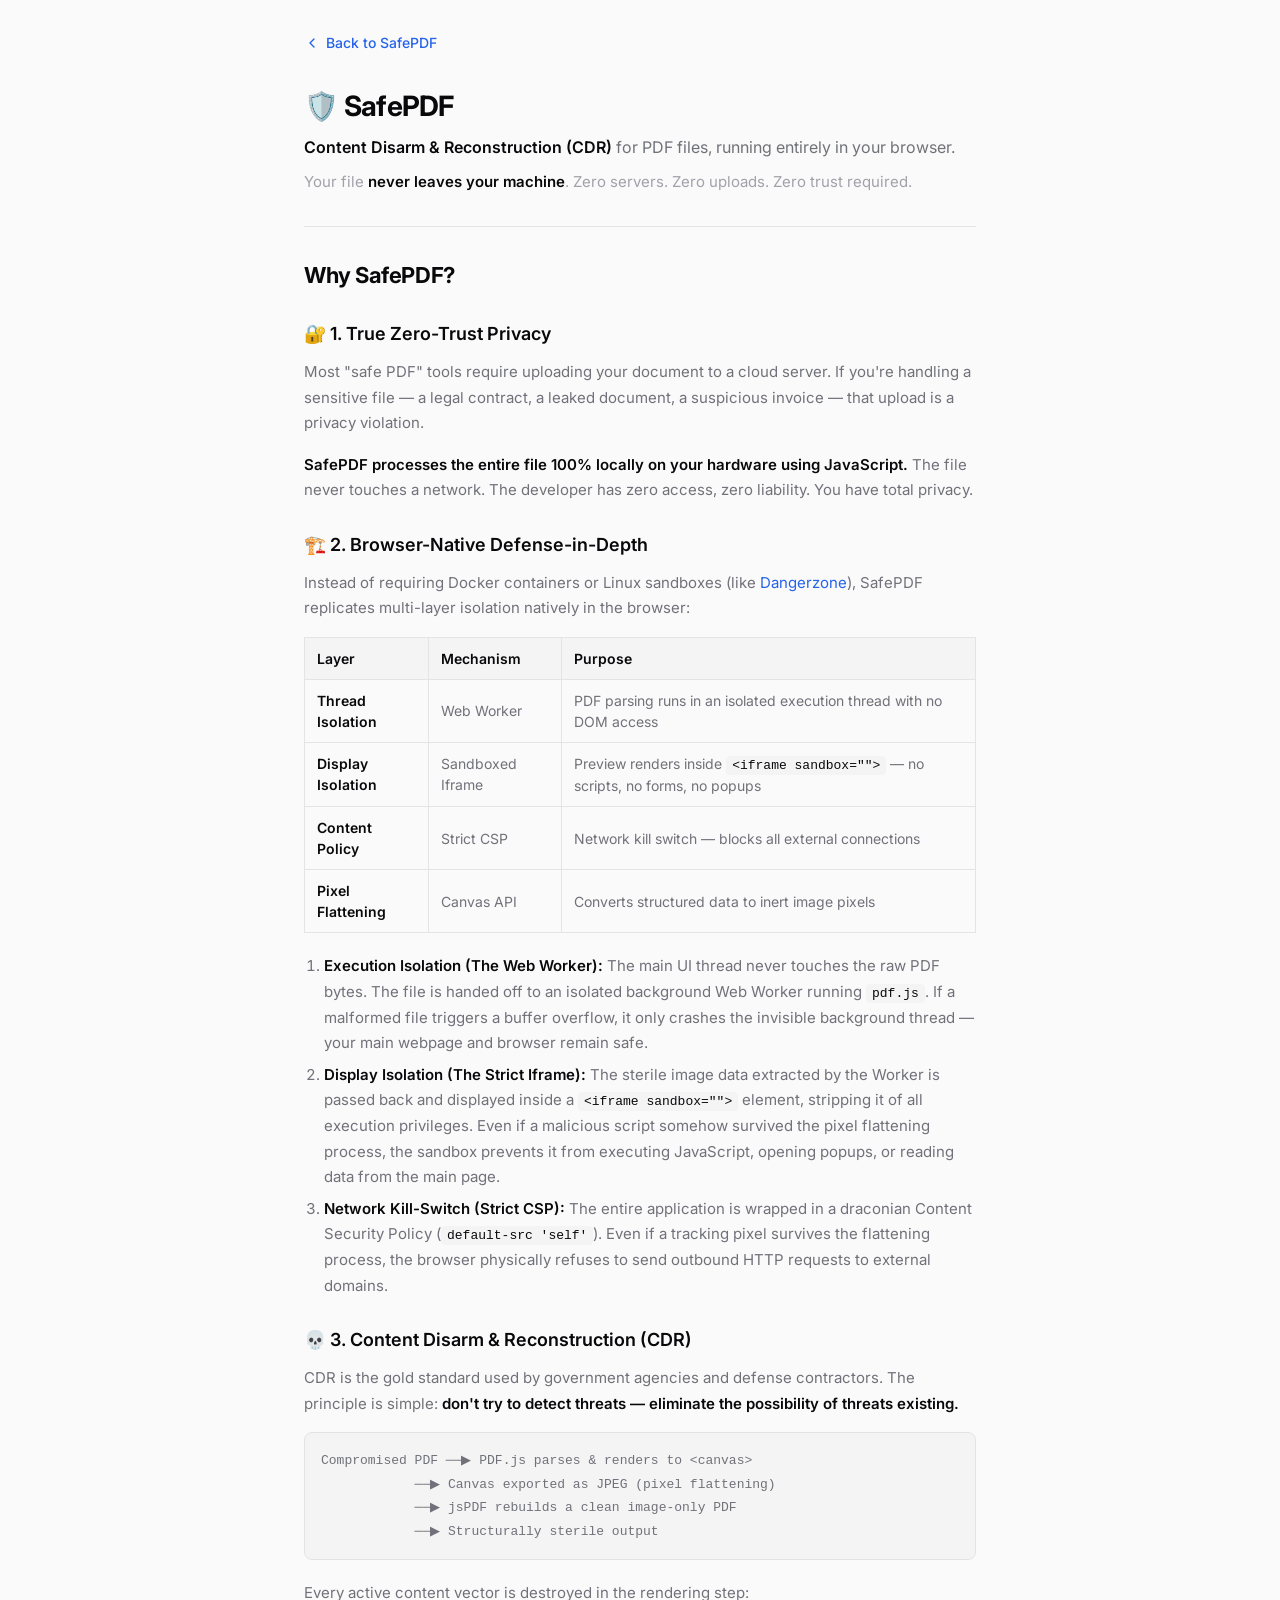
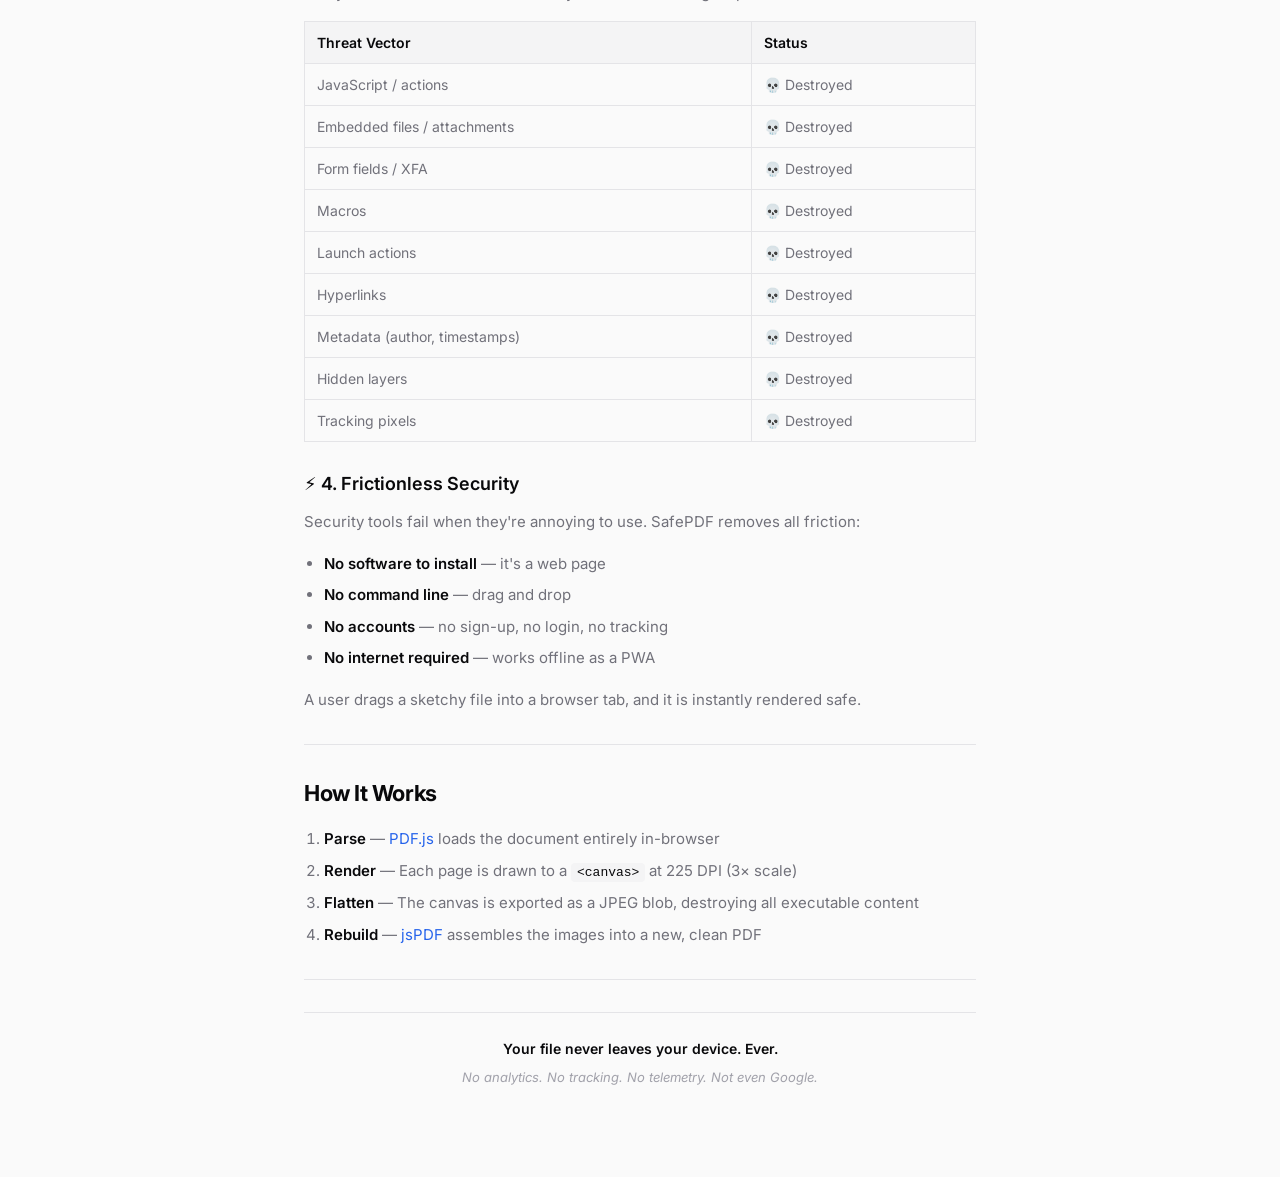
==== about.html @ 36ec4b35 "night mode + About this tool" ====
<!DOCTYPE html>
<html lang="en">

<head>
    <meta charset="UTF-8">
    <meta name="viewport" content="width=device-width, initial-scale=1.0">
    <meta name="description" content="About SafePDF — How the client-side PDF sanitizer works and why it's secure.">
    <title>About — SafePDF</title>
    <link rel="preconnect" href="https://fonts.googleapis.com">
    <link rel="preconnect" href="https://fonts.gstatic.com" crossorigin>
    <link href="https://fonts.googleapis.com/css2?family=Inter:wght@400;500;600;700&display=swap" rel="stylesheet">
    <link rel="stylesheet" href="style.css">
    <link rel="icon" type="image/svg+xml"
        href="data:image/svg+xml,<svg xmlns='http://www.w3.org/2000/svg' viewBox='0 0 100 100'><text y='.9em' font-size='90'>🛡️</text></svg>">
    <style>
        .about-content {
            max-width: 720px;
            margin: 0 auto;
            padding: 32px 24px 64px;
        }

        .about-back {
            display: inline-flex;
            align-items: center;
            gap: 6px;
            color: var(--accent);
            text-decoration: none;
            font-size: 0.875rem;
            font-weight: 500;
            margin-bottom: 32px;
            transition: color var(--transition);
        }

        .about-back:hover {
            color: var(--accent-hover);
        }

        .about-content h1 {
            font-size: 1.75rem;
            font-weight: 700;
            margin-bottom: 8px;
            letter-spacing: -0.025em;
        }

        .about-content .subtitle {
            font-size: 1rem;
            color: var(--text-secondary);
            margin-bottom: 8px;
            line-height: 1.6;
        }

        .about-content .tagline {
            font-size: 0.9375rem;
            color: var(--text-tertiary);
            margin-bottom: 32px;
        }

        .about-content hr {
            border: none;
            border-top: 1px solid var(--border);
            margin: 32px 0;
        }

        .about-content h2 {
            font-size: 1.375rem;
            font-weight: 700;
            margin-bottom: 16px;
            letter-spacing: -0.02em;
        }

        .about-content h3 {
            font-size: 1.125rem;
            font-weight: 600;
            margin-top: 28px;
            margin-bottom: 12px;
        }

        .about-content p {
            font-size: 0.9375rem;
            color: var(--text-secondary);
            line-height: 1.7;
            margin-bottom: 16px;
        }

        .about-content strong {
            color: var(--text-primary);
            font-weight: 600;
        }

        .about-content a {
            color: var(--accent);
            text-decoration: none;
        }

        .about-content a:hover {
            text-decoration: underline;
        }

        .about-content ul,
        .about-content ol {
            padding-left: 20px;
            margin-bottom: 16px;
        }

        .about-content li {
            font-size: 0.9375rem;
            color: var(--text-secondary);
            line-height: 1.7;
            margin-bottom: 6px;
        }

        .about-content li strong {
            color: var(--text-primary);
        }

        .about-content table {
            width: 100%;
            border-collapse: collapse;
            margin-bottom: 20px;
            font-size: 0.875rem;
        }

        .about-content th {
            text-align: left;
            padding: 10px 12px;
            background: var(--bg-elevated);
            border: 1px solid var(--border);
            font-weight: 600;
            color: var(--text-primary);
        }

        .about-content td {
            padding: 10px 12px;
            border: 1px solid var(--border);
            color: var(--text-secondary);
        }

        .about-content code {
            font-family: 'SF Mono', 'Fira Code', 'Consolas', monospace;
            background: var(--bg-elevated);
            padding: 2px 6px;
            border-radius: 4px;
            font-size: 0.8125rem;
            color: var(--text-primary);
        }

        .about-content pre {
            background: var(--bg-elevated);
            border: 1px solid var(--border);
            border-radius: var(--radius-sm);
            padding: 16px;
            overflow-x: auto;
            margin-bottom: 20px;
        }

        .about-content pre code {
            background: none;
            padding: 0;
            font-size: 0.8125rem;
            line-height: 1.6;
        }

        .about-content .pipeline {
            font-family: 'SF Mono', 'Fira Code', 'Consolas', monospace;
            font-size: 0.8125rem;
            line-height: 1.8;
            color: var(--text-secondary);
            background: var(--bg-elevated);
            border: 1px solid var(--border);
            border-radius: var(--radius-sm);
            padding: 16px;
            margin-bottom: 20px;
            white-space: pre;
            overflow-x: auto;
        }

        .about-footer {
            text-align: center;
            padding: 24px 0;
            border-top: 1px solid var(--border);
            margin-top: 16px;
        }

        .about-footer p {
            font-size: 0.875rem;
            color: var(--text-tertiary);
            margin-bottom: 4px;
        }

        .about-footer em {
            font-size: 0.8125rem;
        }
    </style>
</head>

<body>
    <div class="about-content">
        <a href="index.html" class="about-back">
            <svg viewBox="0 0 24 24" width="16" height="16" fill="none" stroke="currentColor" stroke-width="2"
                stroke-linecap="round" stroke-linejoin="round">
                <polyline points="15 18 9 12 15 6" />
            </svg>
            Back to SafePDF
        </a>

        <h1>🛡️ SafePDF</h1>
        <p class="subtitle"><strong>Content Disarm & Reconstruction (CDR)</strong> for PDF files, running entirely in
            your browser.</p>
        <p class="tagline">Your file <strong>never leaves your machine</strong>. Zero servers. Zero uploads. Zero trust
            required.</p>

        <hr>

        <h2>Why SafePDF?</h2>

        <h3>🔐 1. True Zero-Trust Privacy</h3>
        <p>Most "safe PDF" tools require uploading your document to a cloud server. If you're handling a sensitive file
            — a legal contract, a leaked document, a suspicious invoice — that upload is a privacy violation.</p>
        <p><strong>SafePDF processes the entire file 100% locally on your hardware using JavaScript.</strong> The file
            never touches a network. The developer has zero access, zero liability. You have total privacy.</p>

        <h3>🏗️ 2. Browser-Native Defense-in-Depth</h3>
        <p>Instead of requiring Docker containers or Linux sandboxes (like <a href="https://dangerzone.rocks/"
                target="_blank" rel="noopener">Dangerzone</a>), SafePDF replicates multi-layer isolation natively in the
            browser:</p>

        <table>
            <thead>
                <tr>
                    <th>Layer</th>
                    <th>Mechanism</th>
                    <th>Purpose</th>
                </tr>
            </thead>
            <tbody>
                <tr>
                    <td><strong>Thread Isolation</strong></td>
                    <td>Web Worker</td>
                    <td>PDF parsing runs in an isolated execution thread with no DOM access</td>
                </tr>
                <tr>
                    <td><strong>Display Isolation</strong></td>
                    <td>Sandboxed Iframe</td>
                    <td>Preview renders inside <code>&lt;iframe sandbox=""&gt;</code> — no scripts, no forms, no popups
                    </td>
                </tr>
                <tr>
                    <td><strong>Content Policy</strong></td>
                    <td>Strict CSP</td>
                    <td>Network kill switch — blocks all external connections</td>
                </tr>
                <tr>
                    <td><strong>Pixel Flattening</strong></td>
                    <td>Canvas API</td>
                    <td>Converts structured data to inert image pixels</td>
                </tr>
            </tbody>
        </table>

        <ol>
            <li><strong>Execution Isolation (The Web Worker):</strong> The main UI thread never touches the raw PDF
                bytes. The file is handed off to an isolated background Web Worker running <code>pdf.js</code>. If a
                malformed file triggers a buffer overflow, it only crashes the invisible background thread — your main
                webpage and browser remain safe.</li>
            <li><strong>Display Isolation (The Strict Iframe):</strong> The sterile image data extracted by the Worker
                is passed back and displayed inside a <code>&lt;iframe sandbox=""&gt;</code> element, stripping it of
                all execution privileges. Even if a malicious script somehow survived the pixel flattening process, the
                sandbox prevents it from executing JavaScript, opening popups, or reading data from the main page.</li>
            <li><strong>Network Kill-Switch (Strict CSP):</strong> The entire application is wrapped in a draconian
                Content Security Policy (<code>default-src 'self'</code>). Even if a tracking pixel survives the
                flattening process, the browser physically refuses to send outbound HTTP requests to external domains.
            </li>
        </ol>

        <h3>💀 3. Content Disarm & Reconstruction (CDR)</h3>
        <p>CDR is the gold standard used by government agencies and defense contractors. The principle is simple:
            <strong>don't try to detect threats — eliminate the possibility of threats existing.</strong></p>

        <div class="pipeline">Compromised PDF ──▶ PDF.js parses & renders to &lt;canvas&gt;
            ──▶ Canvas exported as JPEG (pixel flattening)
            ──▶ jsPDF rebuilds a clean image-only PDF
            ──▶ Structurally sterile output</div>

        <p>Every active content vector is destroyed in the rendering step:</p>
        <table>
            <thead>
                <tr>
                    <th>Threat Vector</th>
                    <th>Status</th>
                </tr>
            </thead>
            <tbody>
                <tr>
                    <td>JavaScript / actions</td>
                    <td>💀 Destroyed</td>
                </tr>
                <tr>
                    <td>Embedded files / attachments</td>
                    <td>💀 Destroyed</td>
                </tr>
                <tr>
                    <td>Form fields / XFA</td>
                    <td>💀 Destroyed</td>
                </tr>
                <tr>
                    <td>Macros</td>
                    <td>💀 Destroyed</td>
                </tr>
                <tr>
                    <td>Launch actions</td>
                    <td>💀 Destroyed</td>
                </tr>
                <tr>
                    <td>Hyperlinks</td>
                    <td>💀 Destroyed</td>
                </tr>
                <tr>
                    <td>Metadata (author, timestamps)</td>
                    <td>💀 Destroyed</td>
                </tr>
                <tr>
                    <td>Hidden layers</td>
                    <td>💀 Destroyed</td>
                </tr>
                <tr>
                    <td>Tracking pixels</td>
                    <td>💀 Destroyed</td>
                </tr>
            </tbody>
        </table>

        <h3>⚡ 4. Frictionless Security</h3>
        <p>Security tools fail when they're annoying to use. SafePDF removes all friction:</p>
        <ul>
            <li><strong>No software to install</strong> — it's a web page</li>
            <li><strong>No command line</strong> — drag and drop</li>
            <li><strong>No accounts</strong> — no sign-up, no login, no tracking</li>
            <li><strong>No internet required</strong> — works offline as a PWA</li>
        </ul>
        <p>A user drags a sketchy file into a browser tab, and it is instantly rendered safe.</p>

        <hr>

        <h2>How It Works</h2>
        <ol>
            <li><strong>Parse</strong> — <a href="https://mozilla.github.io/pdf.js/" target="_blank"
                    rel="noopener">PDF.js</a> loads the document entirely in-browser</li>
            <li><strong>Render</strong> — Each page is drawn to a <code>&lt;canvas&gt;</code> at 225 DPI (3× scale)</li>
            <li><strong>Flatten</strong> — The canvas is exported as a JPEG blob, destroying all executable content</li>
            <li><strong>Rebuild</strong> — <a href="https://github.com/parallax/jsPDF" target="_blank"
                    rel="noopener">jsPDF</a> assembles the images into a new, clean PDF</li>
        </ol>

        <hr>

        <div class="about-footer">
            <p><strong>Your file never leaves your device. Ever.</strong></p>
            <p><em>No analytics. No tracking. No telemetry. Not even Google.</em></p>
        </div>
    </div>
</body>

</html>
---- style.css ----
/* ============================================
   SafePDF — 2026 Minimalistic Design
   ============================================ */

:root {
    --font: 'Inter', system-ui, -apple-system, sans-serif;

    /* Light theme */
    --bg: #fafafa;
    --bg-card: #ffffff;
    --bg-elevated: #f4f4f5;
    --text-primary: #09090b;
    --text-secondary: #71717a;
    --text-tertiary: #a1a1aa;
    --border: #e4e4e7;
    --border-hover: #d4d4d8;
    --accent: #2563eb;
    --accent-hover: #1d4ed8;
    --accent-glow: rgba(37, 99, 235, 0.15);
    --success: #10b981;
    --success-bg: rgba(16, 185, 129, 0.08);
    --danger: #ef4444;
    --shadow-sm: 0 1px 2px rgba(0, 0, 0, 0.04);
    --shadow-md: 0 4px 12px rgba(0, 0, 0, 0.06);
    --shadow-lg: 0 12px 40px rgba(0, 0, 0, 0.08);
    --radius: 12px;
    --radius-sm: 8px;
    --transition: 0.2s cubic-bezier(0.4, 0, 0.2, 1);
}

/* Dark theme — triggered by OS preference OR manual toggle */
@media (prefers-color-scheme: dark) {
    :root:not([data-theme="light"]) {
        --bg: #0a0a0a;
        --bg-card: #141414;
        --bg-elevated: #1c1c1e;
        --text-primary: #fafafa;
        --text-secondary: #a1a1aa;
        --text-tertiary: #52525b;
        --border: #27272a;
        --border-hover: #3f3f46;
        --accent: #3b82f6;
        --accent-hover: #60a5fa;
        --accent-glow: rgba(59, 130, 246, 0.12);
        --success: #34d399;
        --success-bg: rgba(52, 211, 153, 0.08);
        --shadow-sm: 0 1px 2px rgba(0, 0, 0, 0.2);
        --shadow-md: 0 4px 12px rgba(0, 0, 0, 0.3);
        --shadow-lg: 0 12px 40px rgba(0, 0, 0, 0.4);
    }
}

/* Manual dark mode override */
:root[data-theme="dark"] {
    --bg: #0a0a0a;
    --bg-card: #141414;
    --bg-elevated: #1c1c1e;
    --text-primary: #fafafa;
    --text-secondary: #a1a1aa;
    --text-tertiary: #52525b;
    --border: #27272a;
    --border-hover: #3f3f46;
    --accent: #3b82f6;
    --accent-hover: #60a5fa;
    --accent-glow: rgba(59, 130, 246, 0.12);
    --success: #34d399;
    --success-bg: rgba(52, 211, 153, 0.08);
    --shadow-sm: 0 1px 2px rgba(0, 0, 0, 0.2);
    --shadow-md: 0 4px 12px rgba(0, 0, 0, 0.3);
    --shadow-lg: 0 12px 40px rgba(0, 0, 0, 0.4);
}

/* ---- Reset & Base ---- */
*,
*::before,
*::after {
    margin: 0;
    padding: 0;
    box-sizing: border-box;
}

html {
    font-size: 16px;
    -webkit-font-smoothing: antialiased;
    -moz-osx-font-smoothing: grayscale;
}

body {
    font-family: var(--font);
    background: var(--bg);
    color: var(--text-primary);
    line-height: 1.5;
    min-height: 100vh;
}

/* ---- App Layout ---- */
.app {
    display: flex;
    flex-direction: column;
    min-height: 100vh;
    max-width: 720px;
    margin: 0 auto;
    padding: 0 24px;
}

/* ---- Header ---- */
.header {
    display: flex;
    align-items: center;
    justify-content: space-between;
    padding: 20px 0;
    border-bottom: 1px solid var(--border);
}

.logo {
    display: flex;
    align-items: center;
    gap: 10px;
}

.logo-icon {
    width: 28px;
    height: 28px;
    color: var(--accent);
}

.logo-text {
    font-size: 1.25rem;
    font-weight: 700;
    letter-spacing: -0.025em;
}

/* ---- Header Controls ---- */
.header-controls {
    display: flex;
    align-items: center;
    gap: 12px;
}

/* ---- Theme Toggle ---- */
.theme-toggle {
    background: none;
    border: 1px solid var(--border);
    border-radius: var(--radius-sm);
    padding: 6px;
    cursor: pointer;
    color: var(--text-secondary);
    display: inline-flex;
    align-items: center;
    justify-content: center;
    transition: var(--transition);
}

.theme-toggle:hover {
    color: var(--text-primary);
    border-color: var(--border-hover);
    background: var(--bg-elevated);
}

.theme-toggle svg {
    width: 18px;
    height: 18px;
}

/* Icon visibility: light mode = moon, dark mode = sun */
.icon-sun {
    display: none;
}

.icon-moon {
    display: block;
}

@media (prefers-color-scheme: dark) {
    :root:not([data-theme="light"]) .icon-sun {
        display: block;
    }

    :root:not([data-theme="light"]) .icon-moon {
        display: none;
    }
}

:root[data-theme="dark"] .icon-sun {
    display: block;
}

:root[data-theme="dark"] .icon-moon {
    display: none;
}

:root[data-theme="light"] .icon-sun {
    display: none;
}

:root[data-theme="light"] .icon-moon {
    display: block;
}

/* ---- Toggle ---- */
.toggle {
    display: flex;
    align-items: center;
    gap: 10px;
    cursor: pointer;
    user-select: none;
}

.toggle input {
    display: none;
}

.toggle-slider {
    position: relative;
    width: 40px;
    height: 22px;
    background: var(--bg-elevated);
    border: 1px solid var(--border);
    border-radius: 11px;
    transition: var(--transition);
}

.toggle-slider::after {
    content: '';
    position: absolute;
    top: 2px;
    left: 2px;
    width: 16px;
    height: 16px;
    background: var(--text-tertiary);
    border-radius: 50%;
    transition: var(--transition);
}

.toggle input:checked+.toggle-slider {
    background: var(--accent);
    border-color: var(--accent);
}

.toggle input:checked+.toggle-slider::after {
    transform: translateX(18px);
    background: white;
}

.toggle-label {
    font-size: 0.875rem;
    font-weight: 500;
    color: var(--text-secondary);
}

/* ---- Main ---- */
.main {
    flex: 1;
    display: flex;
    flex-direction: column;
    align-items: center;
    justify-content: center;
    padding: 48px 0;
    gap: 24px;
}

.main:has(.processing-section:not([hidden])),
.main:has(.results-section:not([hidden])) {
    justify-content: flex-start;
}

/* ---- Drop Zone ---- */
.drop-zone {
    width: 100%;
    border: 2px dashed var(--border);
    border-radius: var(--radius);
    padding: 64px 32px;
    text-align: center;
    cursor: pointer;
    transition: var(--transition);
    background: var(--bg-card);
    position: relative;
}

.drop-zone:hover,
.drop-zone.drag-over {
    border-color: var(--accent);
    background: var(--accent-glow);
    box-shadow: var(--shadow-md);
}

.drop-zone.drag-over {
    transform: scale(1.01);
}

.drop-zone-content {
    display: flex;
    flex-direction: column;
    align-items: center;
    gap: 16px;
}

.drop-icon {
    width: 48px;
    height: 48px;
    color: var(--text-tertiary);
    transition: var(--transition);
}

.drop-zone:hover .drop-icon,
.drop-zone.drag-over .drop-icon {
    color: var(--accent);
    transform: translateY(-2px);
}

.drop-text {
    font-size: 1rem;
    color: var(--text-secondary);
}

.browse-btn {
    background: none;
    border: none;
    color: var(--accent);
    font: inherit;
    font-weight: 600;
    cursor: pointer;
    text-decoration: underline;
    text-underline-offset: 2px;
}

.browse-btn:hover {
    color: var(--accent-hover);
}

.drop-hint {
    font-size: 0.8125rem;
    color: var(--text-tertiary);
}

/* ---- Processing / File Card ---- */
.file-card {
    width: 100%;
    background: var(--bg-card);
    border: 1px solid var(--border);
    border-radius: var(--radius);
    padding: 20px;
    box-shadow: var(--shadow-sm);
    animation: slideUp 0.3s ease;
}

.file-info {
    display: flex;
    align-items: center;
    gap: 12px;
    margin-bottom: 16px;
}

.file-icon {
    width: 24px;
    height: 24px;
    color: var(--accent);
    flex-shrink: 0;
}

.file-meta {
    display: flex;
    flex-direction: column;
    min-width: 0;
}

.file-name {
    font-size: 0.9375rem;
    font-weight: 600;
    white-space: nowrap;
    overflow: hidden;
    text-overflow: ellipsis;
}

.file-size {
    font-size: 0.8125rem;
    color: var(--text-tertiary);
}

.progress-container {
    display: flex;
    align-items: center;
    gap: 12px;
}

.progress-bar {
    flex: 1;
    height: 6px;
    background: var(--bg-elevated);
    border-radius: 3px;
    overflow: hidden;
}

.progress-fill {
    height: 100%;
    width: 0%;
    background: linear-gradient(90deg, var(--accent), #818cf8);
    border-radius: 3px;
    transition: width 0.3s ease;
}

.progress-text {
    font-size: 0.8125rem;
    color: var(--text-secondary);
    flex-shrink: 0;
    min-width: 80px;
    text-align: right;
}

/* ---- Queue ---- */
.queue-section {
    width: 100%;
}

.queue-title {
    font-size: 0.875rem;
    font-weight: 600;
    color: var(--text-secondary);
    text-transform: uppercase;
    letter-spacing: 0.05em;
    margin-bottom: 12px;
}

.queue-list {
    display: flex;
    flex-direction: column;
    gap: 8px;
}

.queue-item {
    display: flex;
    align-items: center;
    justify-content: space-between;
    padding: 12px 16px;
    background: var(--bg-card);
    border: 1px solid var(--border);
    border-radius: var(--radius-sm);
    font-size: 0.875rem;
}

.queue-item-name {
    white-space: nowrap;
    overflow: hidden;
    text-overflow: ellipsis;
    flex: 1;
    margin-right: 12px;
}

.queue-item-status {
    color: var(--text-tertiary);
    font-size: 0.8125rem;
    flex-shrink: 0;
}

.queue-item-status.done {
    color: var(--success);
}

.queue-item-status.active {
    color: var(--accent);
}

/* ---- Results ---- */
.results-section {
    width: 100%;
    animation: slideUp 0.3s ease;
}

.results-header {
    display: flex;
    align-items: center;
    justify-content: space-between;
    flex-wrap: wrap;
    gap: 12px;
    margin-bottom: 16px;
}

.results-title {
    display: flex;
    align-items: center;
    gap: 8px;
    font-size: 1.125rem;
    font-weight: 600;
    color: var(--success);
}

.check-icon {
    width: 22px;
    height: 22px;
}

.results-actions {
    display: flex;
    gap: 8px;
}

/* ---- Buttons ---- */
.btn {
    padding: 8px 16px;
    border-radius: var(--radius-sm);
    font: inherit;
    font-size: 0.875rem;
    font-weight: 500;
    cursor: pointer;
    transition: var(--transition);
    border: 1px solid transparent;
    display: inline-flex;
    align-items: center;
    gap: 6px;
}

.btn-primary {
    background: var(--accent);
    color: white;
    border-color: var(--accent);
}

.btn-primary:hover {
    background: var(--accent-hover);
    box-shadow: var(--shadow-md);
}

.btn-secondary {
    background: var(--bg-elevated);
    color: var(--text-primary);
    border-color: var(--border);
}

.btn-secondary:hover {
    border-color: var(--border-hover);
    box-shadow: var(--shadow-sm);
}

.btn-ghost {
    background: transparent;
    color: var(--text-secondary);
}

.btn-ghost:hover {
    color: var(--text-primary);
    background: var(--bg-elevated);
}

/* ---- Preview ---- */
.preview-container {
    width: 100%;
    max-height: 700px;
    overflow-y: auto;
    border: 1px solid var(--border);
    border-radius: var(--radius);
    background: var(--bg-elevated);
    animation: fadeIn 0.3s ease;
}

.preview-frame {
    width: 100%;
    height: 600px;
    border: none;
    display: block;
    border-radius: var(--radius);
}

/* ---- Footer ---- */
.footer {
    padding: 20px 0;
    text-align: center;
    border-top: 1px solid var(--border);
}

.footer-tagline {
    font-size: 0.8125rem;
    color: var(--text-tertiary);
    margin-bottom: 10px;
}

.footer-links {
    display: flex;
    justify-content: center;
    gap: 16px;
}

.footer-icon {
    color: var(--text-tertiary);
    transition: color var(--transition);
    display: inline-flex;
}

.footer-icon:hover {
    color: var(--text-primary);
}

.footer-about {
    color: var(--accent);
    text-decoration: underline;
    text-underline-offset: 2px;
    font-weight: 500;
    transition: color var(--transition);
}

.footer-about:hover {
    color: var(--accent-hover);
}

/* ---- Animations ---- */
@keyframes slideUp {
    from {
        opacity: 0;
        transform: translateY(12px);
    }

    to {
        opacity: 1;
        transform: translateY(0);
    }
}

@keyframes fadeIn {
    from {
        opacity: 0;
    }

    to {
        opacity: 1;
    }
}

@keyframes pulse {

    0%,
    100% {
        opacity: 1;
    }

    50% {
        opacity: 0.5;
    }
}

/* ---- Responsive ---- */
@media (max-width: 600px) {
    .app {
        padding: 0 16px;
    }

    .drop-zone {
        padding: 48px 20px;
    }

    .results-header {
        flex-direction: column;
        align-items: flex-start;
    }

    .results-actions {
        width: 100%;
    }

    .results-actions .btn {
        flex: 1;
        justify-content: center;
    }

    .preview-frame {
        height: 400px;
    }
}

/* ---- Hidden utility ---- */
[hidden] {
    display: none !important;
}
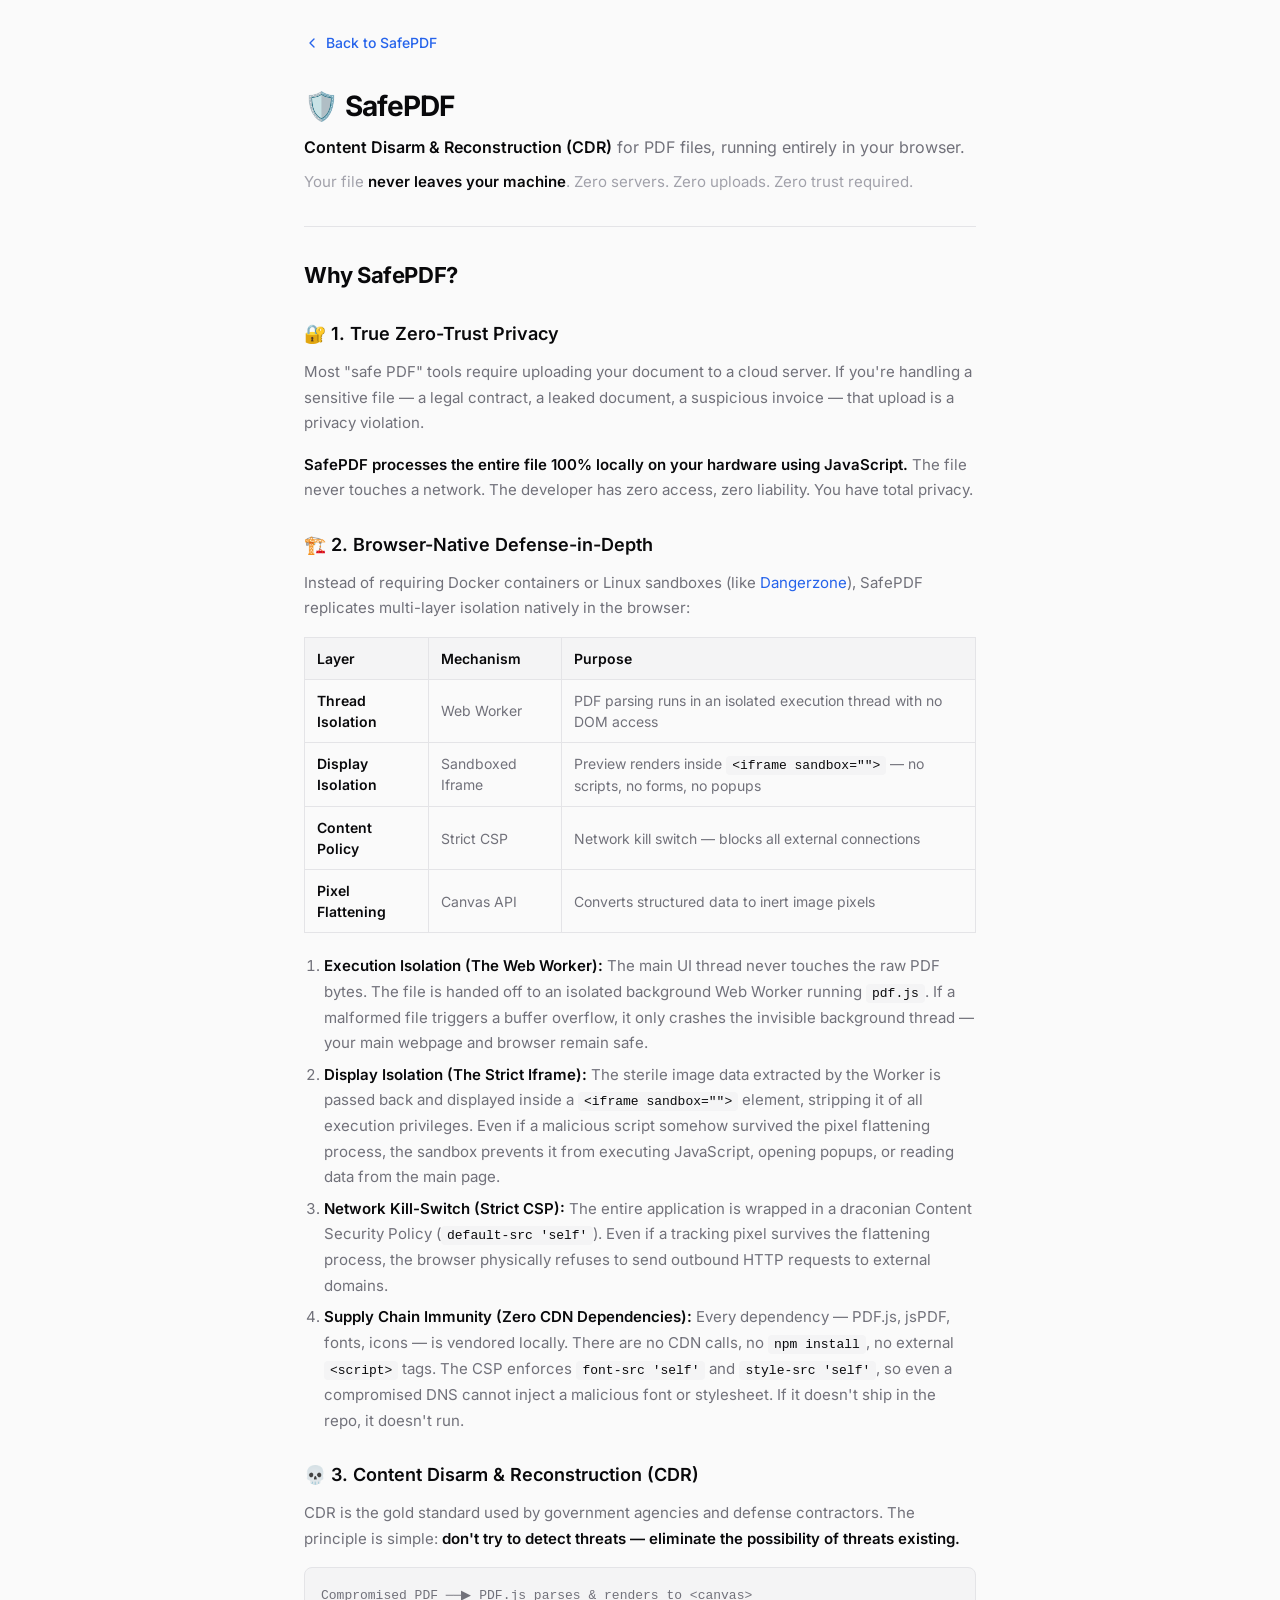
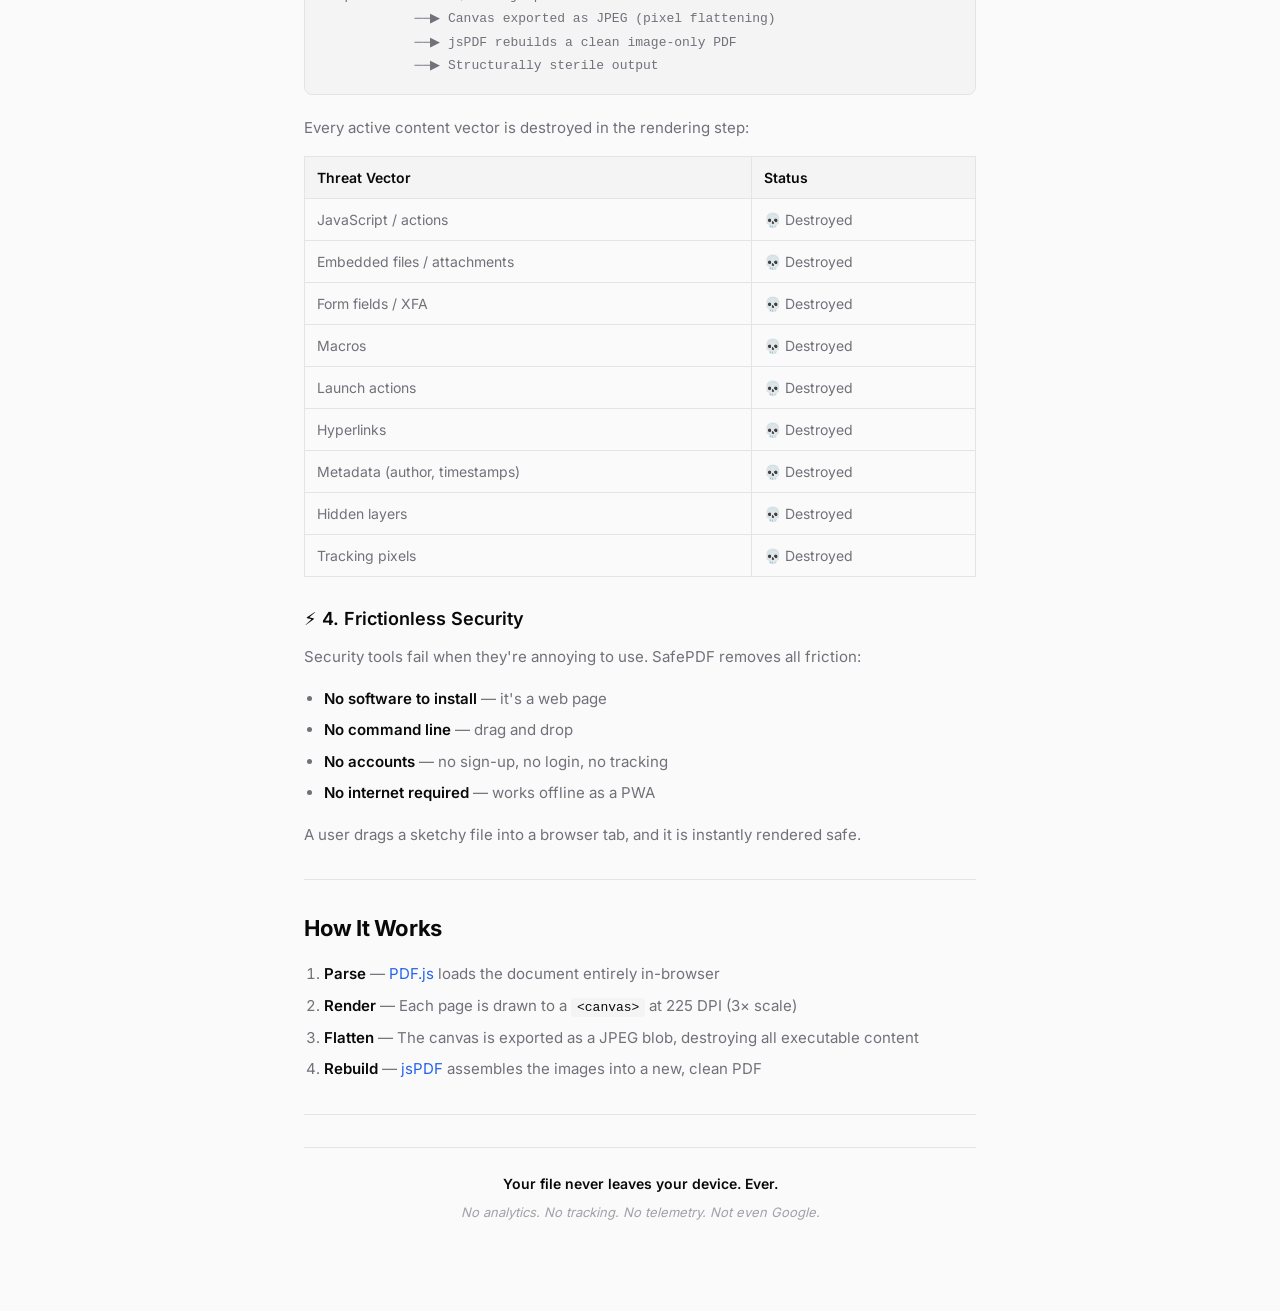
==== commit 5e783d7d: "supply chain immunity" ====
--- a/about.html
+++ b/about.html
@@ -6,9 +6,6 @@
     <meta name="viewport" content="width=device-width, initial-scale=1.0">
     <meta name="description" content="About SafePDF — How the client-side PDF sanitizer works and why it's secure.">
     <title>About — SafePDF</title>
-    <link rel="preconnect" href="https://fonts.googleapis.com">
-    <link rel="preconnect" href="https://fonts.gstatic.com" crossorigin>
-    <link href="https://fonts.googleapis.com/css2?family=Inter:wght@400;500;600;700&display=swap" rel="stylesheet">
     <link rel="stylesheet" href="style.css">
     <link rel="icon" type="image/svg+xml"
         href="data:image/svg+xml,<svg xmlns='http://www.w3.org/2000/svg' viewBox='0 0 100 100'><text y='.9em' font-size='90'>🛡️</text></svg>">
@@ -270,11 +267,17 @@
                 Content Security Policy (<code>default-src 'self'</code>). Even if a tracking pixel survives the
                 flattening process, the browser physically refuses to send outbound HTTP requests to external domains.
             </li>
+            <li><strong>Supply Chain Immunity (Zero CDN Dependencies):</strong> Every dependency — PDF.js, jsPDF, fonts,
+                icons — is vendored locally. There are no CDN calls, no <code>npm install</code>, no external
+                <code>&lt;script&gt;</code> tags. The CSP enforces <code>font-src 'self'</code> and
+                <code>style-src 'self'</code>, so even a compromised DNS cannot inject a malicious font or stylesheet.
+                If it doesn't ship in the repo, it doesn't run.</li>
         </ol>
 
         <h3>💀 3. Content Disarm & Reconstruction (CDR)</h3>
         <p>CDR is the gold standard used by government agencies and defense contractors. The principle is simple:
-            <strong>don't try to detect threats — eliminate the possibility of threats existing.</strong></p>
+            <strong>don't try to detect threats — eliminate the possibility of threats existing.</strong>
+        </p>
 
         <div class="pipeline">Compromised PDF ──▶ PDF.js parses & renders to &lt;canvas&gt;
             ──▶ Canvas exported as JPEG (pixel flattening)
--- a/style.css
+++ b/style.css
@@ -1,6 +1,39 @@
 /* ============================================
    SafePDF — 2026 Minimalistic Design
    ============================================ */
+
+/* ---- Local Inter Font (zero CDN dependencies) ---- */
+@font-face {
+    font-family: 'Inter';
+    font-style: normal;
+    font-weight: 400;
+    font-display: swap;
+    src: url('./fonts/Inter-400.ttf') format('truetype');
+}
+
+@font-face {
+    font-family: 'Inter';
+    font-style: normal;
+    font-weight: 500;
+    font-display: swap;
+    src: url('./fonts/Inter-500.ttf') format('truetype');
+}
+
+@font-face {
+    font-family: 'Inter';
+    font-style: normal;
+    font-weight: 600;
+    font-display: swap;
+    src: url('./fonts/Inter-600.ttf') format('truetype');
+}
+
+@font-face {
+    font-family: 'Inter';
+    font-style: normal;
+    font-weight: 700;
+    font-display: swap;
+    src: url('./fonts/Inter-700.ttf') format('truetype');
+}
 
 :root {
     --font: 'Inter', system-ui, -apple-system, sans-serif;
